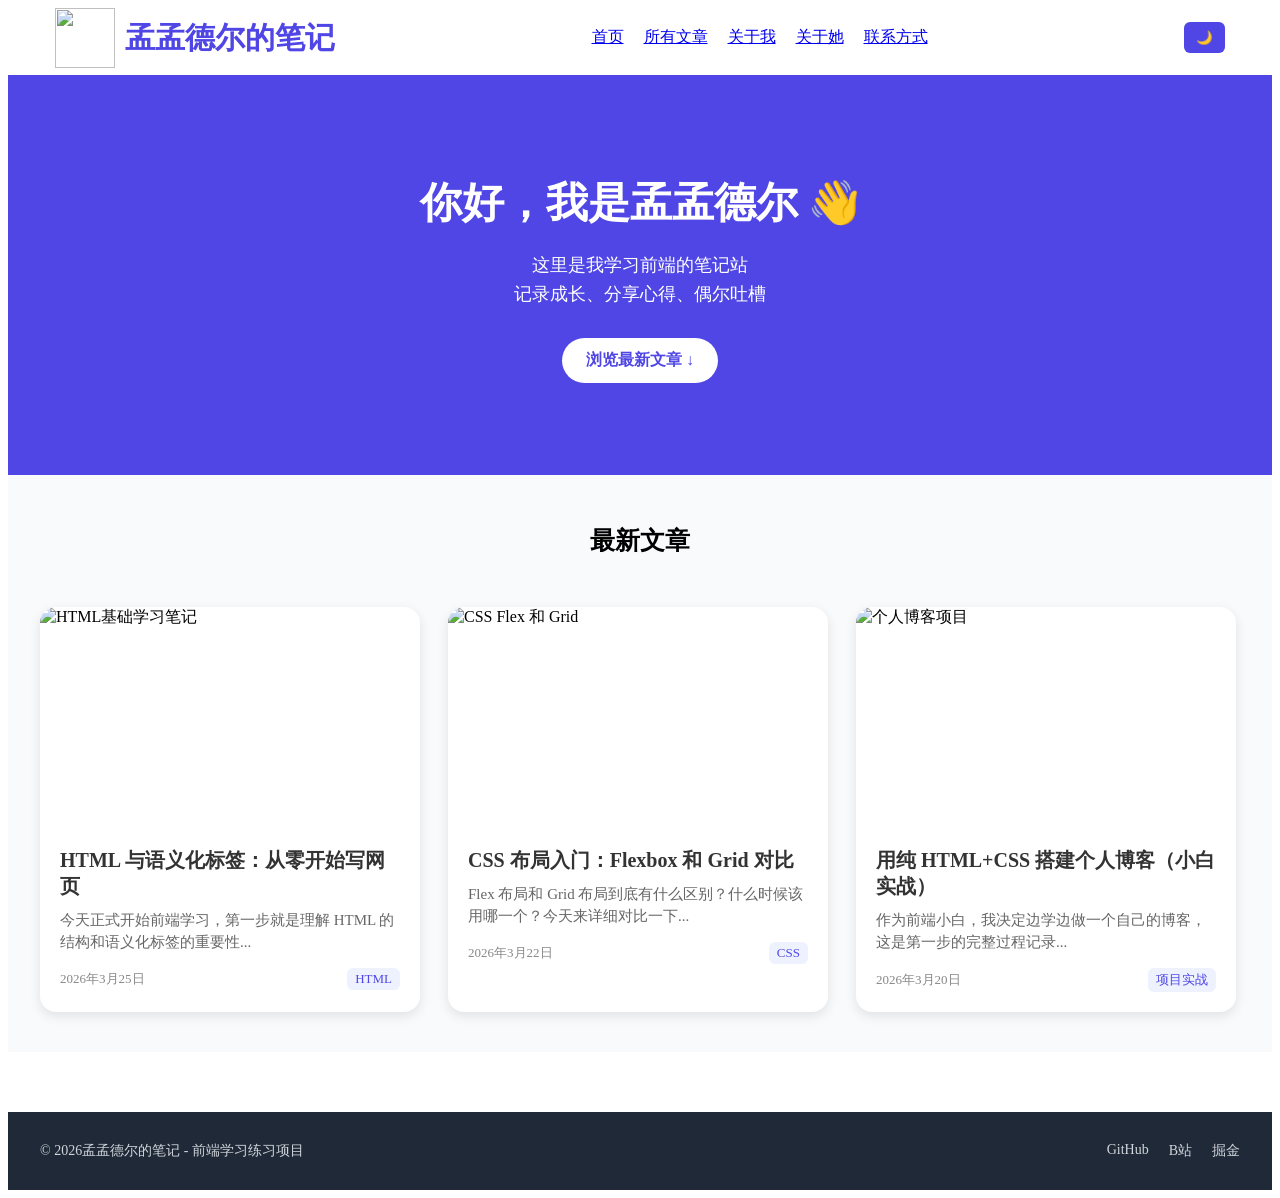
==== index.html @ 7b7c20a0 "Add files via upload" ====
<!DOCTYPE html>
<html lang="zh-CN">
<head>
    <meta charset="UTF-8">
    <meta name="viewport" content="width=device-width, initial-scale=1.0">
    <title>孟孟德尔的笔记 | 前端学习与生活记录</title>
    <meta name="description" content="牛的个人博客，记录前端学习心得、编程笔记和生活思考。">
    <link rel="stylesheet" href="./css/style3.css">
    <link rel="stylesheet" href="./css/reset.css">
</head>
<body>
    <!-- 顶部导航栏 -->
    <header>
        <div class="container">
            <!-- 网站标题 -->
            <div class="logo-group">
                <img src="./images/_2026-03-26_181505_618.jpg" alt="">
                <div class="logo">
                    <h1>孟孟德尔的笔记</h1>
                </div>
            </div>  
            <!-- 导航菜单 -->
            <nav>
                <ul id="nav-menu">
                    <li><a href="index.html" class="active">首页</a></li>
                    <li><a href="#">所有文章</a></li>
                    <li><a href="about.html">关于我</a></li>
                    <li><a href="./Love_festival-main/index.html">关于她</a></li>
                    <li><a href="#">联系方式</a></li>
                </ul>
            </nav>
            <!-- 在 nav 之后、#theme-toggle 之前添加这部分 -->
            <button id="hamburger" class="hamburger" aria-label="打开菜单">☰</button>
            <!-- 暗黑模式切换按钮（后面会用JS实现） -->
            <button id="theme-toggle" aria-label="切换主题">🌙</button>
        </div>
    </header>

    <!-- Hero 欢迎区域 -->
    <section class="hero">
        <div class="container">
            <h2>你好，我是孟孟德尔 👋</h2>
            <p>这里是我学习前端的笔记站<br>记录成长、分享心得、偶尔吐槽</p>
            <a href="#posts" class="btn">浏览最新文章 ↓</a>
        </div>
    </section>

    <!-- 文章列表区域 -->
    <main id="posts">
        <div class="container">
            <h2 class="section-title">最新文章</h2>

            <div class="posts-grid">

                <!-- 文章卡片 1 -->
                <article class="post-card">
                    <img src="./images/PixPin_ka1.jpg" 
                         alt="HTML基础学习笔记">
                    <div class="post-content">
                        <h3><a href="posts/post-1.html">HTML 与语义化标签：从零开始写网页</a></h3>
                        <p>今天正式开始前端学习，第一步就是理解 HTML 的结构和语义化标签的重要性...</p>
                        <div class="post-meta">
                            <span class="date">2026年3月25日</span>
                            <span class="tag">HTML</span>
                        </div>
                    </div>
                </article>

                <!-- 文章卡片 2 -->
                <article class="post-card">
                    <img src="./images/PixPin_ka2.jpg" 
                         alt="CSS Flex 和 Grid">
                    <div class="post-content">
                        <h3><a href="posts/post-2.html">CSS 布局入门：Flexbox 和 Grid 对比</a></h3>
                        <p>Flex 布局和 Grid 布局到底有什么区别？什么时候该用哪一个？今天来详细对比一下...</p>
                        <div class="post-meta">
                            <span class="date">2026年3月22日</span>
                            <span class="tag">CSS</span>
                        </div>
                    </div>
                </article>

                <!-- 文章卡片 3 -->
                <article class="post-card">
                    <img src="./images/PixPin_ka3.jpg" 
                         alt="个人博客项目">
                    <div class="post-content">
                        <h3><a href="posts/post-3.html">用纯 HTML+CSS 搭建个人博客（小白实战）</a></h3>
                        <p>作为前端小白，我决定边学边做一个自己的博客，这是第一步的完整过程记录...</p>
                        <div class="post-meta">
                            <span class="date">2026年3月20日</span>
                            <span class="tag">项目实战</span>
                        </div>
                    </div>
                </article>

            </div>
        </div>
    </main>

    <!-- 页脚 -->
    <footer>
        <div class="container">
            <p>&copy; 2026孟孟德尔的笔记 - 前端学习练习项目</p>
            <div class="social-links">
                <a href="https://github.com" target="_blank">GitHub</a>
                <a href="#" target="_blank">B站</a>
                <a href="#" target="_blank">掘金</a>
            </div>
        </div>
    </footer>
    <!-- 回到顶部按钮 -->
    <button id="back-to-top" class="back-to-top" aria-label="回到顶部">↑</button>
    <script src="./js/script1.js"></script>
</body>
</html>
---- css/style3.css ----
/* 导航栏容器 - 核心修复 */
header {
    width: 100%;
    position: fixed;
    /* 固定定位 */
    top: 0;
    /* 贴在顶部 */
    left: 0;
    /* 贴在左边 */
    background-color: rgb(255, 255, 255);
}

header .container {
    height: 75px;
    width: 100%;
    display: flex;
    align-items: center;
    /* 垂直居中（最重要） */
    justify-content: space-between;
    /* 均匀分布 */
    margin: 0 auto;
    padding: 0 15px;
    box-sizing: border-box;
    /* 防止内撑宽 */
    max-width: 1200px;
}

/* 图片 + Logo 外层容器：横向排列 */
.logo-group {
    display: flex;
    align-items: center;
    /* 上下垂直居中 */
    gap: 10px;
    /* 图片和文字之间的距离 */
    flex: 0 0 auto;
    /* 固定大小，不被挤压 */
}

/* 去掉 h1 默认的 margin，让排版更干净 */
.logo h1 {
    margin: 0;
    padding: 0;
    font-size: 30px;
    /* 文字稍微缩小一点，更美观 */
    white-space: nowrap;
    /* 文字不换行 */
}

/* 图片大小微调 */
.container img {
    height: 60px;
    /* 稍微小一点，和文字更协调 */
    width: 60px;
    object-fit: cover;
    flex: 0 0 auto;
}

/* Logo 文字微调 */
.logo {
    font-size: 30px;
    color: #4f46e5;
    margin: 0;
    /* 去掉多余 margin */
    line-height: 1;
}

/* 导航菜单 */
#nav-menu {
    display: flex;
    list-style: none;
    /* 去掉默认小圆点 */
    margin: 0;
    padding: 0;
    gap: 20px;
    /* flex: 1;  */
    justify-content: center;
    /* 菜单居中 */
}

/* 菜单列表项 */
#nav-menu li {
    white-space: nowrap;
}

/* 按钮 */
.container button {
    padding: 8px 12px;
    border: none;
    border-radius: 6px;
    background: #4f46e5;
    color: white;
    cursor: pointer;
    flex: 0 0 auto;
}

/* Hero 欢迎区域 */
.hero .container {
    width: 100%;
    margin: 0 auto;
    color: white;
    text-align: center;
}

.hero .container h2 {

    font-size: 42px;
    margin: 0 0 20px 0;
    /* 只留底部间距 */

}

.hero {
    padding-top: 75px;
    height: 392px;
    width: 100%;
    /* max-width: 1200px; */
    background-color: #4f46e5;
    display: flex;
    /* flex-direction: column;
    justify-content: center; */
    align-items: center;
}

.hero p {
    font-size: 18px;
    line-height: 1.6;
    margin: 0 0 30px 0;
}

.hero .btn {
    display: inline-block;
    padding: 12px 24px;
    background: white;
    color: #4f46e5;
    border-radius: 30px;
    text-decoration: none;
    font-weight: bold;
}

/* 内容区 */
#posts {
    width: 100%;
    background-color: rgb(248, 250, 252);
}

#posts .container {
    width: 100%;
    max-width: 1200px;
    display: flex;
    margin: 0 auto;
    align-items: center;
    flex-direction: column;

}

#posts .container h2 {
    padding: 20px 0;
    line-height: 2;
    font-size: 25px;
}

/* 文章网格布局 */
.posts-grid {
    display: grid;
    grid-template-columns: repeat(3, 1fr);
    gap: 24px;
    width: 100%;
    padding: 0 0 40px 0;
}

/* 卡片样式 */
/* 文章卡片 整体样式 */
.post-card {
    background: #fff;
    border-radius: 16px;
    overflow: hidden;
    box-shadow: 0 4px 12px rgba(0, 0, 0, 0.1);
    transition: transform 0.3s ease, box-shadow 0.3s ease;
    cursor: pointer;
    width: 100%;
    max-width: 380px;
}

/* 鼠标悬浮动效 */
.post-card:hover {
    transform: translateY(-6px);
    box-shadow: 0 12px 20px rgba(0, 0, 0, 0.15);
}

/* 卡片图片 */
.post-card img {
    width: 100%;
    height: 220px;
    object-fit: cover;
    display: block;
}

/* 内容区域 */
.post-content {
    padding: 20px;
}

/* 文章标题 */
.post-content h3 {
    font-size: 20px;
    margin: 0 0 10px 0;
    line-height: 1.3;
}

.post-content h3 a {
    color: #333;
    text-decoration: none;
}

.post-content h3 a:hover {
    color: #4f46e5;
}

/* 文章描述 */
.post-content p {
    font-size: 15px;
    color: #666;
    line-height: 1.5;
    margin: 0 0 14px 0;
}

/* 日期 + 标签 底部信息 */
.post-meta {
    display: flex;
    justify-content: space-between;
    align-items: center;
    font-size: 13px;
    color: #888;
}

/* 标签样式 */
.tag {
    background: #eef2ff;
    color: #4f46e5;
    padding: 3px 8px;
    border-radius: 6px;
    font-weight: 500;
}

/* 页脚 */
footer {
    width: 100%;
    background-color: #1f2937;
    color: #fff;
    padding: 30px 0;
    margin-top: 60px;
}

footer .container {

    margin: 0 auto;
    padding: 0 15px;
    display: flex;
    justify-content: space-between;
    align-items: center;
    flex-wrap: wrap;
    gap: 15px;
    max-width: 1200px;
}

footer p {
    margin: 0;
    font-size: 14px;
    color: #d1d5db;
}

.social-links {
    display: flex;
    gap: 20px;
}

.social-links a {
    color: #d1d5db;
    text-decoration: none;
    font-size: 14px;
    transition: color 0.3s;
}

.social-links a:hover {
    color: #4f46e5;
}

/* 回到顶部按钮 */
#back-to-top {
    /* 固定在屏幕上，不随滚动走 */
    position: fixed;
    /* 距离底部 30px */
    bottom: 30px;
    /* 距离右侧 30px */
    right: 30px;

    width: 45px;
    height: 45px;
    border-radius: 50%;
    border: none;
    background-color: #4f46e5;
    color: white;
    font-size: 20px;
    cursor: pointer;

}

.back-to-top:hover {
    opacity: 1;
}

/* 汉堡菜单默认隐藏（桌面端） */
.hamburger {
    display: none;
    background: none;
    border: none;
    font-size: 24px;
    cursor: pointer;
    color: #4f46e5;
    padding: 4px 8px;
}

/* 暗色模式 */
html.dark body { background-color: #111827; color: #f9fafb; }
html.dark header { background-color: #1f2937; }
html.dark .logo h1 { color: #a5b4fc; }
html.dark .post-card { background: #1f2937; }
html.dark .post-content h3 a { color: #f9fafb; }
html.dark .post-content p { color: #9ca3af; }
html.dark #posts { background-color: #111827; }

/* ===== 响应式：平板（≤900px） ===== */
@media (max-width: 900px) {
    .posts-grid {
        grid-template-columns: repeat(2, 1fr);
    }

    .logo h1 {
        font-size: 22px;
    }
}

/* ===== 响应式：手机（≤600px） ===== */
@media (max-width: 600px) {
    /* 导航栏 */
    header .container {
        height: 60px;
        padding: 0 12px;
    }

    .logo h1 {
        font-size: 18px;
    }

    .container img {
        height: 44px;
        width: 44px;
    }

    /* 隐藏导航菜单，显示汉堡按钮 */
    #nav-menu {
        display: none;
        flex-direction: column;
        position: absolute;
        top: 60px;
        left: 0;
        width: 100%;
        background: #fff;
        padding: 12px 0;
        box-shadow: 0 4px 12px rgba(0,0,0,0.1);
        gap: 0;
        z-index: 999;
    }

    #nav-menu.open {
        display: flex;
    }

    #nav-menu li a {
        display: block;
        padding: 12px 20px;
        font-size: 16px;
        color: #333;
    }

    html.dark #nav-menu {
        background: #1f2937;
    }

    html.dark #nav-menu li a {
        color: #f9fafb;
    }

    .hamburger {
        display: block;
    }

    /* Hero 区域 */
    .hero {
        height: auto;
        padding: 100px 16px 50px;
    }

    .hero .container h2 {
        font-size: 26px;
    }

    .hero p {
        font-size: 15px;
    }

    /* 文章卡片单列 */
    .posts-grid {
        grid-template-columns: 1fr;
    }

    .post-card {
        max-width: 100%;
    }

    /* 页脚 */
    footer .container {
        flex-direction: column;
        text-align: center;
    }
}
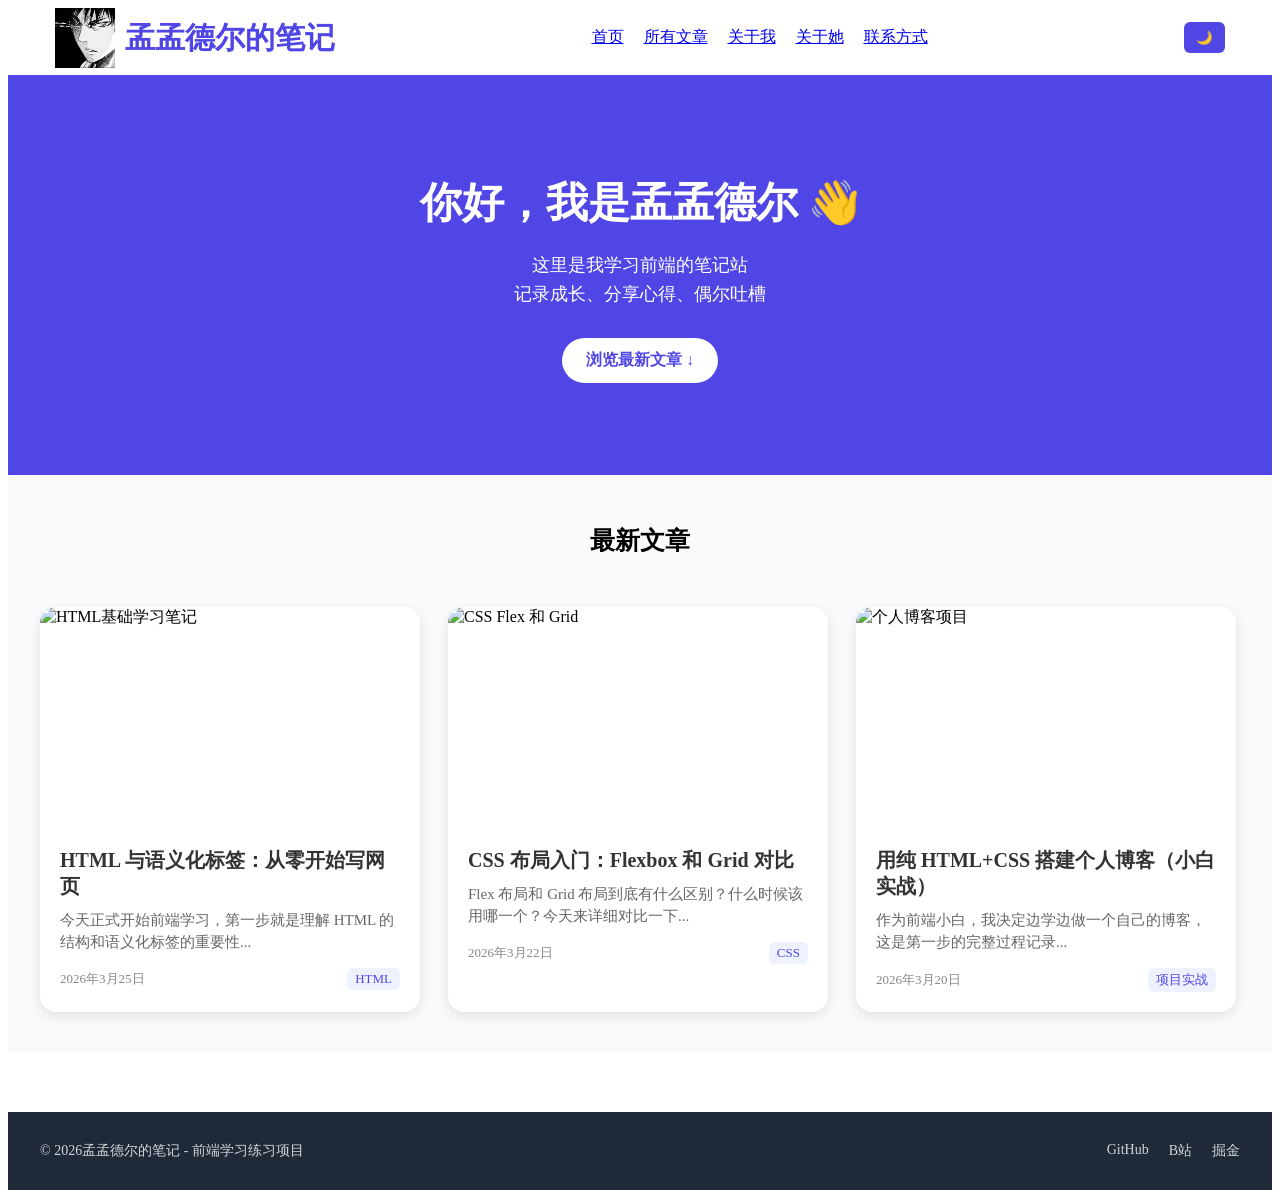
==== commit addd4361: "Update index.html" ====
--- a/index.html
+++ b/index.html
@@ -14,7 +14,7 @@
         <div class="container">
             <!-- 网站标题 -->
             <div class="logo-group">
-                <img src="./images/_2026-03-26_181505_618.jpg" alt="">
+                <img src="./images/head1.jpg" alt="">
                 <div class="logo">
                     <h1>孟孟德尔的笔记</h1>
                 </div>
@@ -25,7 +25,7 @@
                     <li><a href="index.html" class="active">首页</a></li>
                     <li><a href="#">所有文章</a></li>
                     <li><a href="about.html">关于我</a></li>
-                    <li><a href="./Love_festival-main/index.html">关于她</a></li>
+                    <li><a href="./posts/Love_festival-main/index.html">关于她</a></li>
                     <li><a href="#">联系方式</a></li>
                 </ul>
             </nav>
@@ -113,4 +113,4 @@
     <button id="back-to-top" class="back-to-top" aria-label="回到顶部">↑</button>
     <script src="./js/script1.js"></script>
 </body>
-</html>+</html>
